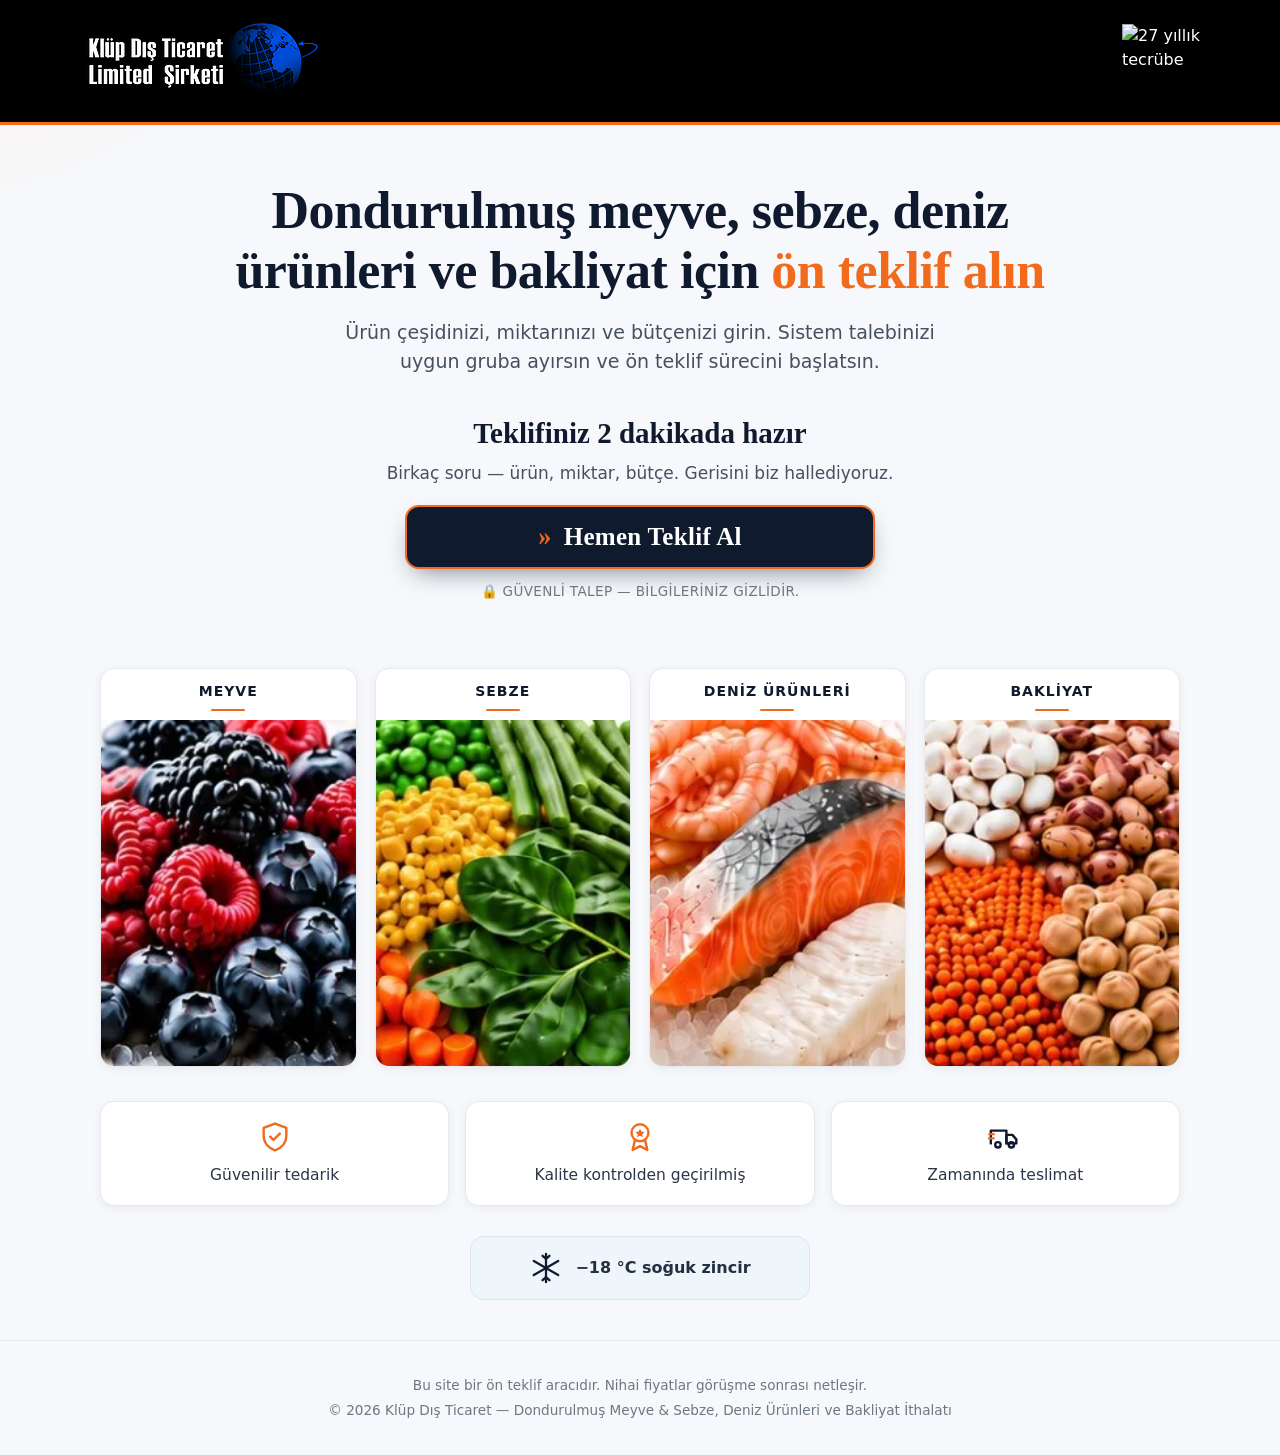
==== index.html @ 0d83f18a "Ana sayfa: ust bar derinlestirildi, logo ve 27 yil armasi ayni oranda buyutuldu Bar: Dikey ic bosluk" ====
<!DOCTYPE html>
<html lang="tr">
<head>
  <meta charset="UTF-8" />
  <meta name="viewport" content="width=device-width, initial-scale=1.0" />
  <title>Dondurulmuş Meyve & Sebze İthalatı — Ön Teklif Al</title>
  <meta name="description" content="Dondurulmuş meyve ve sebze ithalatı için hızlı ön teklif. Toptan tedarik, kalite kontrol, soğuk zincir, zamanında teslimat." />
  <link rel="icon" href="data:image/svg+xml,<svg xmlns='http://www.w3.org/2000/svg' viewBox='0 0 100 100'><text y='.9em' font-size='90'>🍓</text></svg>" />
  <link rel="stylesheet" href="css/styles.css?v=49" />
  <!-- Görsel artık ilk ekranın tamamı değil, yalnızca ürün kartlarının fotoğrafı.
       Başlık metni hemen çizildiği için en yüksek öncelik gerekmiyor. -->
  <link rel="preload" as="image" href="assets/anasayfa.webp?v=1" type="image/webp" />
  <link rel="preconnect" href="https://cdn.jsdelivr.net" crossorigin />
</head>
<body>

  <!-- ===================== ANA SAYFA ===================== -->
  <header class="lp" id="hero">

    <div class="lp-top">
      <div class="lp-top__in">
        <!-- Şirketin kendi logosu (klupdisticaret.com). Firma adını zaten
             içerdiği için ayrıca yazıyla tekrarlanmıyor. -->
        <img class="lp-top__logo" src="assets/logo.png?v=1"
             width="246" height="80" alt="Klüp Dış Ticaret Limited Şirketi" />
        <!-- Şirketin kendi "27 Yıllık Tecrübe" arması (klupdisticaret.com).
             Kaynak 1163x1091 / 1,17 MB idi; 171x160 WebP'ye indirildi. -->
        <img class="lp-top__badge" src="assets/27yil.webp?v=1"
             width="171" height="160" alt="27 yıllık tecrübe" />
      </div>
    </div>

    <div class="lp-hero">
      <h1>Dondurulmuş meyve, sebze, deniz ürünleri ve bakliyat için <em>ön teklif alın</em></h1>
      <p class="lp-hero__lead">
        Ürün çeşidinizi, miktarınızı ve bütçenizi girin. Sistem talebinizi uygun gruba
        ayırsın ve ön teklif sürecini başlatsın.
      </p>

      <h2 class="lp-hero__kicker">Teklifiniz 2 dakikada hazır</h2>
      <p class="lp-hero__note">Birkaç soru — ürün, miktar, bütçe. Gerisini biz hallediyoruz.</p>

      <button class="lp-cta" id="startBtn" type="button">
        <span class="lp-cta__chev" aria-hidden="true">»</span>
        Hemen Teklif Al
      </button>
      <p class="lp-safe">🔒 GÜVENLİ TALEP — BİLGİLERİNİZ GİZLİDİR.</p>
    </div>

    <ul class="lp-cats">
      <li class="lp-cat lp-cat--meyve">
        <span class="lp-cat__label">MEYVE</span>
        <div class="lp-cat__pic" role="img" aria-label="Dondurulmuş çilek, böğürtlen, ahududu ve yaban mersini"></div>
      </li>
      <li class="lp-cat lp-cat--sebze">
        <span class="lp-cat__label">SEBZE</span>
        <div class="lp-cat__pic" role="img" aria-label="Dondurulmuş bezelye, taze fasulye, mısır ve ıspanak"></div>
      </li>
      <li class="lp-cat lp-cat--deniz">
        <span class="lp-cat__label">DENİZ ÜRÜNLERİ</span>
        <div class="lp-cat__pic" role="img" aria-label="Dondurulmuş karides, somon ve beyaz balık filetosu"></div>
      </li>
      <li class="lp-cat lp-cat--bakliyat">
        <span class="lp-cat__label">BAKLİYAT</span>
        <div class="lp-cat__pic" role="img" aria-label="Nohut, fasulye ve kırmızı mercimek"></div>
      </li>
    </ul>

    <ul class="lp-trust">
      <li>
        <svg viewBox="0 0 24 24" fill="none" stroke="#F26A1B" stroke-width="1.7" stroke-linecap="round" stroke-linejoin="round" aria-hidden="true">
          <path d="M12 2.5 4 5.6v5.6c0 4.7 3.3 8.6 8 10.3 4.7-1.7 8-5.6 8-10.3V5.6z"/>
          <path d="m8.6 11.8 2.3 2.3 4.5-4.5"/>
        </svg>
        Güvenilir tedarik
      </li>
      <li>
        <svg viewBox="0 0 24 24" fill="none" stroke="#F26A1B" stroke-width="1.7" stroke-linecap="round" stroke-linejoin="round" aria-hidden="true">
          <circle cx="12" cy="9" r="6"/>
          <path d="m8.4 14.2-1.6 7 5.2-2.8 5.2 2.8-1.6-7"/>
          <path d="m12 6.2 1 2 2.2.3-1.6 1.5.4 2.2-2-1-2 1 .4-2.2L8.8 8.5l2.2-.3z" fill="#F26A1B" stroke="none"/>
        </svg>
        Kalite kontrolden geçirilmiş
      </li>
      <li>
        <svg viewBox="0 0 24 24" fill="none" stroke="#101a2e" stroke-width="1.7" stroke-linecap="round" stroke-linejoin="round" aria-hidden="true">
          <path d="M2 16.5V7.5h11v9"/>
          <path d="M13 10.5h4.2l2.8 3.2v2.8H13z"/>
          <circle cx="7" cy="17.5" r="1.9"/>
          <circle cx="16.5" cy="17.5" r="1.9"/>
          <path d="M1 10h3M0 13h4" stroke="#F26A1B"/>
        </svg>
        Zamanında teslimat
      </li>
    </ul>

    <ul class="lp-badges">
      <li>
        <svg viewBox="0 0 24 24" fill="none" stroke="#101a2e" stroke-width="1.6" stroke-linecap="round" aria-hidden="true">
          <path d="M12 2v20M3.4 7l17.2 10M20.6 7 3.4 17"/>
          <path d="M12 5.6 9.6 3.4M12 5.6l2.4-2.2M12 18.4l-2.4 2.2M12 18.4l2.4 2.2"/>
        </svg>
        <span>−18&nbsp;°C soğuk zincir</span>
      </li>
    </ul>

  </header>

  <!-- Erken tıklama yakalayıcı: funnel.js yüklenmeden basılırsa tıklama kaybolmasın -->
  <script>
    (function () {
      var btn = document.getElementById("startBtn");
      var pending = false;
      btn.addEventListener("click", function () { pending = true; });
      document.addEventListener("DOMContentLoaded", function () {
        if (pending) btn.click();   // asıl işleyici artık bağlı, tıklamayı tekrarla
      });
    })();
  </script>

  <!-- ===================== FUNNEL ===================== -->
  <main class="funnel" id="funnel" hidden>
    <div class="funnel__bar">
      <div class="funnel__progress" id="progress"></div>
    </div>
    <div class="funnel__stepwrap">
      <div class="funnel__stepinfo">
        <span id="stepCounter">Adım 1</span>
        <button class="link-back" id="backBtn" hidden>← Geri</button>
      </div>
      <div id="stepContent"><!-- adımlar JS ile basılır --></div>
    </div>
  </main>

  <footer class="site-footer">
    <p class="muted">Bu site bir ön teklif aracıdır. Nihai fiyatlar görüşme sonrası netleşir.</p>
    <p>© <span id="year"></span> Klüp Dış Ticaret — Dondurulmuş Meyve & Sebze, Deniz Ürünleri ve Bakliyat İthalatı</p>
  </footer>

  <!-- Supabase (merkezi lead kaydı için) -->
  <script defer src="https://cdn.jsdelivr.net/npm/@supabase/supabase-js@2"></script>

  <!-- Uygulama dosyaları (defer: sıra korunur, sayfa çizimini bloklamaz) -->
  <script defer src="js/config.js?v=20"></script>
  <script defer src="js/supabase.js?v=26"></script>
  <script defer src="js/track.js?v=3"></script>
  <script defer src="js/products.js?v=27"></script>
  <script defer src="js/scoring.js?v=31"></script>
  <script defer src="js/proposal.js?v=21"></script>
  <script defer src="js/funnel.js?v=43"></script>
</body>
</html>
---- css/styles.css ----
/* ============================================================
   Dondurulmuş Meyve & Sebze İthalatı — Funnel
   Tema: aydınlık zemin + turuncu vurgu (mobil öncelikli)
   ============================================================ */

:root {
  --orange: #F26A1B;
  --orange-dark: #d4540c;
  --orange-soft: #fff4eb;
  --ink: #1f2733;
  --muted: #6e7780;
  --line: #e7e9ee;
  --bg: #f6f8fb;
  --card: #ffffff;
  --ice: #eef5fb;
  --ok: #1aa564;
  --radius: 16px;
  --shadow: 0 8px 30px rgba(20, 30, 50, 0.08);
  --shadow-sm: 0 2px 10px rgba(20, 30, 50, 0.06);
}

* { box-sizing: border-box; }
html, body { margin: 0; padding: 0; }
body {
  font-family: "Segoe UI", system-ui, -apple-system, Roboto, Arial, sans-serif;
  color: var(--ink);
  background:
    radial-gradient(900px 400px at 100% -10%, #e9f2fb 0%, transparent 60%),
    radial-gradient(700px 400px at -10% 0%, #fff1e8 0%, transparent 55%),
    var(--bg);
  line-height: 1.55;
  -webkit-font-smoothing: antialiased;
}

.accent { color: var(--orange); }
.muted { color: var(--muted); }

/* ---------------- HERO ---------------- */
.hero {
  min-height: 100vh;
  display: flex;
  align-items: center;
  justify-content: center;
  padding: 40px 20px;
}
.hero__inner {
  max-width: 680px;
  text-align: center;
  background: rgba(255,255,255,0.7);
  backdrop-filter: blur(4px);
  border: 1px solid var(--line);
  border-radius: 24px;
  padding: 40px 28px;
  box-shadow: var(--shadow);
}
.hero__eyebrow {
  color: var(--orange);
  font-weight: 700;
  letter-spacing: .5px;
  margin: 0 0 10px;
  text-transform: uppercase;
  font-size: .8rem;
}
.hero__title {
  font-size: clamp(1.8rem, 6vw, 2.8rem);
  line-height: 1.15;
  margin: 0 0 14px;
  font-weight: 800;
}
.hero__sub {
  color: var(--muted);
  font-size: 1.05rem;
  margin: 0 auto 24px;
  max-width: 520px;
}
.hero__photo {
  display: block;
  width: 100%;
  max-width: 640px;
  margin: 0 auto 24px;
  border-radius: 16px;
  box-shadow: var(--shadow);
  border: 4px solid #fff;
}
.badges {
  display: flex;
  flex-wrap: wrap;
  gap: 8px;
  justify-content: center;
  margin-bottom: 28px;
}
.badge {
  display: inline-flex;
  align-items: center;
  gap: 6px;
  background: var(--orange-soft);
  color: var(--orange-dark);
  border: 1px solid #ffd9bf;
  padding: 7px 12px;
  border-radius: 999px;
  font-size: .82rem;
  font-weight: 600;
}
.hero__note { color: #9aa2ab; font-size: 1rem; font-weight: 500; margin: 16px 0 0; }

/* ---------------- BUTTONS ---------------- */
.btn {
  display: inline-flex;
  align-items: center;
  justify-content: center;
  gap: 8px;
  border: none;
  border-radius: 12px;
  padding: 14px 22px;
  font-size: 1rem;
  font-weight: 700;
  cursor: pointer;
  text-decoration: none;
  transition: transform .12s ease, box-shadow .12s ease, background .15s ease;
}
.btn:active { transform: translateY(1px); }
.btn--cta {
  background: var(--orange);
  color: #111;
  font-size: 1.15rem;
  padding: 16px 34px;
  box-shadow: 0 10px 24px rgba(242,106,27,.35);
  justify-content: center;
  min-width: 260px;
}
.btn--cta:hover { background: var(--orange-dark); }
/* Yazı tam ortada; el mutlak konumla yazının SOLUNDA (merkezi bozmaz) */
.cta-txt { position: relative; }
.cta-ico {
  position: absolute;
  right: 100%;
  top: 50%;
  margin-right: 8px;
  transform: translateY(-50%) scaleX(0.68);
  transform-origin: right center;
  font-size: 2.6rem;
  line-height: 1;
  filter: contrast(1.3) saturate(1.1) drop-shadow(0 1px 1px rgba(0,0,0,.4));
}
.btn--next {
  background: var(--orange);
  color: #fff;
  margin-top: 22px;
  width: 100%;
}
.btn--next:hover { background: var(--orange-dark); }
.btn--next:disabled { background: #f3b48c; cursor: not-allowed; }

.btn--wa   { background: #25D366; color: #fff; }
.btn--cal  { background: var(--ink); color: #fff; margin-top: 14px; }
.btn--wa:hover { filter: brightness(1.05); }
/* Yazı yeşilin tam ortasında (gerekirse 2 satır); logo butonun solunda (mutlak) */
.wa-txt { display: inline-block; max-width: calc(100% - 104px); line-height: 1.25; }
.wa-ico {
  position: absolute;
  left: 20px;
  top: 50%;
  transform: translateY(-50%);
  width: 32px;
  height: 32px;
}

/* ---------------- ANA SAYFA ----------------
   Eskiden burada tek parça poster görseli + üstüne konumlandırılmış saydam
   buton vardı. Görselin ölçeği kaydığında buton da kayıyordu ve buton
   görünmediği için nereye basılacağı belli olmuyordu. Artık her şey gerçek
   metin ve gerçek <button>: kayma yok, klavye/ekran okuyucu çalışıyor.
   Ürün fotoğrafları hâlâ posterden geliyor, CSS ile kırpılarak. */

.lp { --pane: 1120px; }

/* --- üst bar --- */
/* Zemin saf siyah: logonun kendi arka planı da #000, böylece logo dikdörtgeni
   barın içinde belli olmuyor, tek parça görünüyor. */
.lp-top {
  background: #000;
  color: #fff;
  padding: 20px 20px 22px;   /* bar aşağı doğru biraz daha derin */
  border-bottom: 3px solid var(--orange);
}
.lp-top__in {
  max-width: var(--pane);
  margin: 0 auto;
  display: flex;
  align-items: center;
  gap: 14px;
  flex-wrap: wrap;          /* dar ekranda rozet alt satıra insin, taşmasın */
}
/* Şirketin "27 Yıllık Tecrübe" arması: sayfanın en üstünde, girer girmez
   görünsün. Armanın iç dolgusu koyu lacivert, dış çerçevesi altın; siyah
   zeminde çerçeve ve "27" okunuyor, dolgu barla kaynaşıyor. */
.lp-top__badge {
  margin-left: auto;
  display: block;
  height: clamp(59px, 11.8vw, 73px);   /* logoyla ayni oranda buyutuldu */
  width: auto;
  flex: none;
}
.lp-top__logo {
  display: block;
  /* Ust sinir 80px = logonun dogal yuksekligi. Kaynak dosya 246x80 ve
     sitede daha buyugu yok; 80'i asarsak buyutme olur ve bulaniklasir. */
  height: clamp(65px, 13.8vw, 80px);
  width: auto;
  flex: none;
}

/* --- başlık alanı --- */
.lp-hero {
  max-width: var(--pane);
  margin: 0 auto;
  padding: clamp(28px, 6vw, 56px) 20px clamp(20px, 4vw, 32px);
  text-align: center;
}
.lp-hero h1 {
  font-family: Georgia, "Times New Roman", serif;
  font-weight: 700;
  font-size: clamp(29px, 6.4vw, 52px);
  line-height: 1.16;
  letter-spacing: -.5px;
  color: #101a2e;
  margin: 0 0 16px;
  text-wrap: balance;
}
.lp-hero h1 em { font-style: normal; color: var(--orange); }
.lp-hero__lead {
  max-width: 620px;
  margin: 0 auto;
  font-size: clamp(16px, 2.4vw, 19px);
  color: #46505e;
}
/* butonun hemen üstündeki son itki */
.lp-hero__kicker {
  font-family: Georgia, "Times New Roman", serif;
  font-size: clamp(20px, 3.4vw, 29px);
  color: #101a2e;
  margin: clamp(22px, 4vw, 34px) 0 5px;
}
.lp-hero__note {
  margin: 0;
  font-size: clamp(14.5px, 2.1vw, 17px);
  color: #46505e;
}

/* --- ana buton --- */
.lp-cta {
  display: inline-flex;
  align-items: center;
  justify-content: center;
  gap: 12px;
  width: 100%;
  max-width: 470px;
  min-height: 62px;
  margin: 18px auto 12px;
  padding: 16px 30px;
  border: 2px solid var(--orange);
  border-radius: 14px;
  background: #101a2e;
  color: #fff;
  font-family: Georgia, "Times New Roman", serif;
  font-size: clamp(19px, 3.4vw, 25px);
  font-weight: 700;
  letter-spacing: .3px;
  cursor: pointer;
  box-shadow: 0 10px 26px -10px rgba(16,26,46,.6);
  transition: background .18s ease, transform .12s ease, box-shadow .18s ease;
  -webkit-tap-highlight-color: transparent;
}
.lp-cta:hover { background: #17233c; box-shadow: 0 14px 32px -10px rgba(242,106,27,.55); }
.lp-cta:active { transform: translateY(1px); }
.lp-cta:focus-visible { outline: 3px solid var(--orange); outline-offset: 3px; }
.lp-cta__chev { color: var(--orange); font-size: 1.05em; line-height: 1; }
/* "Buraya bas" işareti: butondan dışarı doğru açılıp sönen turuncu halka.
   Buton zaten turuncu çerçeveli olduğu için sabit halka fark edilmiyordu;
   bu yüzden halka dışarı genişleyerek hareketle dikkat çekiyor. */
@media (prefers-reduced-motion: no-preference) {
  .lp-cta { animation: lpPulse 1.8s ease-out .8s 3; }
  @keyframes lpPulse {
    0%   { box-shadow: 0 0 0 0    rgba(242,106,27,.85), 0 10px 26px -10px rgba(16,26,46,.6); }
    65%  { box-shadow: 0 0 0 16px rgba(242,106,27,0),   0 10px 26px -10px rgba(16,26,46,.6); }
    100% { box-shadow: 0 0 0 0    rgba(242,106,27,0),   0 10px 26px -10px rgba(16,26,46,.6); }
  }
}
.lp-safe {
  font-size: 13.5px;
  color: var(--muted);
  letter-spacing: .4px;
  margin: 0;
}

/* --- ürün kartları --- */
.lp-cats {
  max-width: var(--pane);
  margin: 0 auto;
  padding: clamp(18px, 4vw, 34px) 20px;
  display: grid;
  grid-template-columns: repeat(4, 1fr);
  gap: clamp(10px, 1.6vw, 18px);
  list-style: none;
}
.lp-cat {
  background: var(--card);
  border: 1px solid var(--line);
  border-radius: 14px;
  box-shadow: var(--shadow-sm);
  overflow: hidden;
  text-align: center;
}
.lp-cat__label {
  display: block;
  padding: 12px 6px 9px;
  font-size: clamp(11.5px, 1.5vw, 14px);
  font-weight: 700;
  letter-spacing: 1px;
  color: #101a2e;
}
.lp-cat__label::after {
  content: "";
  display: block;
  width: 34px; height: 2px;
  margin: 7px auto 0;
  background: var(--orange);
  border-radius: 2px;
}
/* Posterden kırpma (881x1664). Kaynak pencere: 195x265, y=830.
   Değerler posterin pikselleri taranarak ölçüldü, tahmin değil. */
.lp-cat__pic {
  aspect-ratio: 195 / 265;
  background-image: url("../assets/anasayfa.webp?v=1");
  background-repeat: no-repeat;
  background-size: 451.795% 627.925%;
  background-position-y: 59.328%;
}
.lp-cat--meyve    .lp-cat__pic { background-position-x: 2.332%; }
.lp-cat--sebze    .lp-cat__pic { background-position-x: 33.382%; }
.lp-cat--deniz    .lp-cat__pic { background-position-x: 65.015%; }
.lp-cat--bakliyat .lp-cat__pic { background-position-x: 96.939%; }

/* --- güven şeridi --- */
.lp-trust {
  max-width: var(--pane);
  margin: 0 auto;
  padding: 0 20px clamp(20px, 4vw, 30px);
  display: grid;
  grid-template-columns: repeat(3, 1fr);
  gap: clamp(10px, 1.6vw, 16px);
  list-style: none;
}
.lp-trust li {
  display: flex;
  flex-direction: column;
  align-items: center;
  gap: 9px;
  padding: 18px 12px;
  background: var(--card);
  border: 1px solid var(--line);
  border-radius: 14px;
  box-shadow: var(--shadow-sm);
  font-size: clamp(13px, 1.8vw, 15.5px);
  text-align: center;
  color: #2b3646;
}
.lp-trust svg { width: 34px; height: 34px; flex: none; }

/* --- rozetler --- */
/* 27 yıl rozeti üst bara taşındıktan sonra burada tek madde kaldı */
.lp-badges {
  max-width: 380px;
  margin: 0 auto;
  padding: 0 20px clamp(24px, 5vw, 40px);
  display: grid;
  grid-template-columns: 1fr;
  gap: clamp(10px, 1.6vw, 16px);
  list-style: none;
}
.lp-badges li {
  display: flex;
  align-items: center;
  justify-content: center;
  gap: 12px;
  padding: 14px 16px;
  background: var(--ice);
  border: 1px solid #dbe7f2;
  border-radius: 14px;
  font-size: clamp(13.5px, 1.9vw, 16px);
  font-weight: 600;
  color: #23303f;
  text-align: left;
}
.lp-badges svg { width: 34px; height: 34px; flex: none; }

/* --- mobil --- */
@media (max-width: 640px) {
  .lp-cats   { grid-template-columns: repeat(2, 1fr); }
  .lp-trust  { grid-template-columns: 1fr; }
  .lp-trust li { flex-direction: row; text-align: left; padding: 14px 16px; }
}

/* ---------------- FUNNEL ---------------- */
.funnel {
  max-width: 680px;
  margin: 0 auto;
  padding: 28px 18px 60px;
  min-height: 100vh;
}
.funnel__bar {
  height: 8px;
  background: var(--line);
  border-radius: 999px;
  overflow: hidden;
  margin-bottom: 18px;
}
.funnel__progress {
  height: 100%;
  width: 0;
  background: linear-gradient(90deg, var(--orange), #ff8a3d);
  transition: width .35s ease;
}
.funnel__stepwrap {
  background: var(--card);
  border: 1px solid var(--line);
  border-radius: var(--radius);
  box-shadow: var(--shadow);
  padding: 26px 22px;
}
.funnel__stepinfo {
  display: flex;
  justify-content: space-between;
  align-items: center;
  font-size: .82rem;
  color: var(--muted);
  margin-bottom: 14px;
}
.link-back {
  background: var(--orange-soft);
  border: 2px solid #ffd0ac;
  color: #111;
  cursor: pointer;
  font-weight: 700;
  font-size: 1rem;
  padding: 10px 18px;
  border-radius: 10px;
  min-height: 44px;
}
.link-back:hover { background: #ffe6d3; }

.step__q { font-size: 1.35rem; margin: 0 0 6px; font-weight: 800; }
.step__hint { color: var(--muted); margin: 0 0 18px; font-size: .92rem; }

/* kart seçim */
.choice-grid { display: grid; grid-template-columns: 1fr; gap: 10px; }
@media (min-width: 520px) {
  .choice-grid { grid-template-columns: 1fr 1fr; }
  .choice-grid--3 { grid-template-columns: 1fr 1fr 1fr; }
}
.choice {
  text-align: left;
  background: #fff;
  border: 2px solid var(--line);
  border-radius: 12px;
  padding: 16px 18px;
  font-size: 1rem;
  font-weight: 600;
  color: var(--ink);
  cursor: pointer;
  transition: border-color .12s, background .12s, transform .08s;
}
.choice:hover { border-color: #ffc59e; }
.choice.is-active { border-color: var(--orange); background: var(--orange-soft); }
.choice--big { text-align: center; padding: 26px 18px; font-size: 1.1rem; }

/* otomatik öneri / chip */
.autocomplete { position: relative; }
.text-input {
  width: 100%;
  padding: 13px 14px;
  border: 2px solid var(--line);
  border-radius: 12px;
  font-size: 1rem;
  color: var(--ink);
  background: #fff;
}
.text-input:focus { outline: none; border-color: var(--orange); }
.suggestions {
  display: flex;
  flex-wrap: wrap;
  gap: 8px;
  margin-top: 10px;
}
.suggestion {
  background: var(--ice);
  border: 1px solid #d7e6f3;
  color: #1d4e74;
  border-radius: 999px;
  padding: 7px 14px;
  cursor: pointer;
  font-size: .9rem;
  font-weight: 600;
}
.suggestion:hover { background: #dceaf6; }
.add-other { display: flex; gap: 8px; margin-top: 16px; }
.add-other .text-input { flex: 1; }
.btn--add { background: var(--ink); color: #fff; padding: 0 20px; white-space: nowrap; }
.btn--add:hover { filter: brightness(1.1); }
.chips { display: flex; flex-wrap: wrap; gap: 8px; margin-top: 14px; }
.chip {
  display: inline-flex;
  align-items: center;
  gap: 8px;
  background: var(--orange-soft);
  border: 1px solid #ffd0ac;
  color: var(--orange-dark);
  border-radius: 999px;
  padding: 6px 8px 6px 14px;
  font-weight: 600;
  font-size: .9rem;
}
.chip button {
  background: #ffd0ac; border: none; color: var(--orange-dark);
  width: 20px; height: 20px; border-radius: 50%; cursor: pointer; line-height: 1;
}

/* form */
.form-grid { display: grid; grid-template-columns: 1fr; gap: 14px; }
@media (min-width: 520px) { .form-grid { grid-template-columns: 1fr 1fr; } }
.form-grid label {
  display: flex; flex-direction: column; gap: 6px;
  font-size: .85rem; font-weight: 600; color: var(--muted);
}
.form-grid label.bold { font-size: .95rem; font-weight: 800; color: var(--ink); }
.form-grid label.full { grid-column: 1 / -1; }
.form-grid input { font-weight: 400; }
.form-err { color: #c0392b; font-size: .88rem; margin-top: 12px; }

/* ---------------- PROPOSAL ---------------- */
.proposal__head {
  display: flex; justify-content: space-between; align-items: flex-start; gap: 12px;
  margin-bottom: 18px;
}
.proposal__head h2 { margin: 0 0 2px; font-size: 1.4rem; }
.lead-badge {
  padding: 6px 14px; border-radius: 999px; font-weight: 700; font-size: .82rem;
  text-align: center;
}
.lead-vip    { background: #fdeacc; color: #8a5a00; border: 1px solid #f3c879; }
.lead-hot    { background: #ffe0d6; color: #b23a14; border: 1px solid #ffb59c; }
.lead-follow { background: #e3f0ff; color: #1d5fb0; border: 1px solid #b9d6ff; }
.lead-low    { background: #eef0f2; color: #5b6470; border: 1px solid #dadee3; }

.proposal__grid {
  display: grid; grid-template-columns: 1fr; gap: 12px;
  background: var(--ice);
  border: 1px solid #dbe8f3;
  border-radius: 12px;
  padding: 16px;
  margin-bottom: 16px;
}
@media (min-width: 520px) { .proposal__grid { grid-template-columns: 1fr 1fr; } }
.proposal__grid > div { display: flex; flex-direction: column; }
.proposal__grid span { font-size: .76rem; color: var(--muted); text-transform: uppercase; letter-spacing: .3px; }
.proposal__grid b { font-size: 1rem; }
.proposal__grid .price { grid-column: 1 / -1; background: #fff; border-radius: 10px; padding: 12px; border: 1px dashed var(--orange); }
.proposal__grid .price b { color: var(--orange-dark); font-size: 1.1rem; }

.proposal__notes { list-style: none; padding: 0; margin: 0 0 16px; display: grid; gap: 8px; }
.proposal__notes li { background: #fff; border: 1px solid var(--line); border-radius: 10px; padding: 10px 12px; font-size: .92rem; }

.disclaimer {
  background: var(--orange-soft);
  border: 1px solid #ffd0ac;
  border-radius: 10px;
  padding: 12px 14px;
  font-size: .85rem;
  color: #8a4a1f;
  margin-bottom: 20px;
}

/* Gruba göre ekran mesajı (yeşil kutu — fiyatın yerine) */
.info-box {
  background: #e9f9f0; border: 1px solid #b9e8cd; color: #15603c;
  border-radius: 12px; padding: 16px 18px; font-weight: 600;
  font-size: .98rem; line-height: 1.5; margin-bottom: 18px;
}

.actions { display: grid; grid-template-columns: 1fr; gap: 10px; }
.actions--single { grid-template-columns: 1fr; }
.btn--wa { position: relative; font-size: 1.05rem; padding: 16px 22px; text-align: center; }

/* meeting */
.meeting, .meeting-note { margin-top: 22px; }
.meeting { border-top: 1px dashed var(--line); padding-top: 20px; }
.meeting h3 { margin: 0 0 4px; }
.meeting-note {
  background: #e9f9f0; border: 1px solid #b9e8cd; color: #15603c;
  border-radius: 12px; padding: 16px; font-weight: 600; text-align: center;
}
.slots { display: grid; grid-template-columns: 1fr 1fr; gap: 10px; margin-top: 16px; }
@media (min-width: 520px) { .slots { grid-template-columns: repeat(3, 1fr); } }
.slot {
  background: #fff; border: 2px solid var(--line); border-radius: 12px;
  padding: 18px 14px; font-weight: 700; font-size: 1.1rem; cursor: pointer; color: var(--ink);
}
.slot:hover { border-color: #ffc59e; }
.slot.is-active { border-color: var(--orange); background: var(--orange-soft); color: var(--orange-dark); }

/* Görüşme takvimi (gömülü) */
.cal { border: 2px solid var(--line); border-radius: 14px; padding: 12px; margin-top: 16px; background: #fff; }
.cal__head { display: flex; align-items: center; justify-content: space-between; margin-bottom: 10px; }
.cal__title { font-weight: 800; font-size: 1.05rem; color: var(--ink); }
.cal__nav {
  width: 38px; height: 38px; border-radius: 10px; border: 2px solid var(--line);
  background: #fff; cursor: pointer; font-size: 1.3rem; line-height: 1; color: var(--ink);
}
.cal__nav:hover { border-color: var(--orange); }
.cal__nav.is-off { opacity: .35; cursor: not-allowed; }
.cal__grid { display: grid; grid-template-columns: repeat(7, 1fr); gap: 6px; }
.cal__dow span { text-align: center; font-size: .72rem; font-weight: 700; color: var(--muted); padding: 2px 0; }
.cal__days { margin-top: 6px; }
.cal__day {
  aspect-ratio: 1 / 1; border: 1px solid var(--line); border-radius: 10px; background: #fff;
  cursor: pointer; font-weight: 700; font-size: .95rem; color: var(--ink);
  display: flex; align-items: center; justify-content: center;
}
.cal__day:hover { border-color: var(--orange); background: var(--orange-soft); }
.cal__day.is-sel { background: var(--orange); border-color: var(--orange); color: #fff; }
.cal__day.is-off { opacity: .3; cursor: not-allowed; background: #f4f5f7; border-color: var(--line); }
.cal__day.is-off:hover { background: #f4f5f7; border-color: var(--line); }
.cal__day.is-full { background:#f7e4e4; border-color:#eecccc; color:#b23636; opacity:.6; cursor:not-allowed; }
.cal__day.is-full:hover { background:#f7e4e4; border-color:#eecccc; }

/* ---------------- FOOTER ---------------- */
.site-footer {
  text-align: center;
  padding: 30px 20px;
  color: var(--muted);
  font-size: .85rem;
  border-top: 1px solid var(--line);
}
.site-footer p { margin: 4px 0; }

/* shake (validasyon uyarısı) */
.shake { animation: shake .35s; }
@keyframes shake {
  0%,100% { transform: translateX(0); }
  25% { transform: translateX(-6px); }
  75% { transform: translateX(6px); }
}

/* ---------------- MOBİL (Aa.txt madde 16) ---------------- */
@media (max-width: 560px) {
  /* Sayfa biraz yukarı, mobil uygulama hissi; içerik alta taşmasın */
  .hero {
    min-height: auto;
    align-items: flex-start;
    padding: 18px 14px 32px;
  }
  .hero__inner { padding: 24px 18px; border-radius: 20px; }
  .hero__title { font-size: 1.7rem; }
  /* Anasayfadaki meyve fotoğrafı biraz büyütülsün */
  .hero__photo { max-width: 100%; margin-bottom: 20px; }

  .funnel { min-height: auto; padding: 16px 14px 48px; }
  /* Tonaj/bütçe gibi soruların üstüne biraz nefes payı */
  .step__q { margin-top: 8px; }
  .btn--cta { width: 100%; }
}
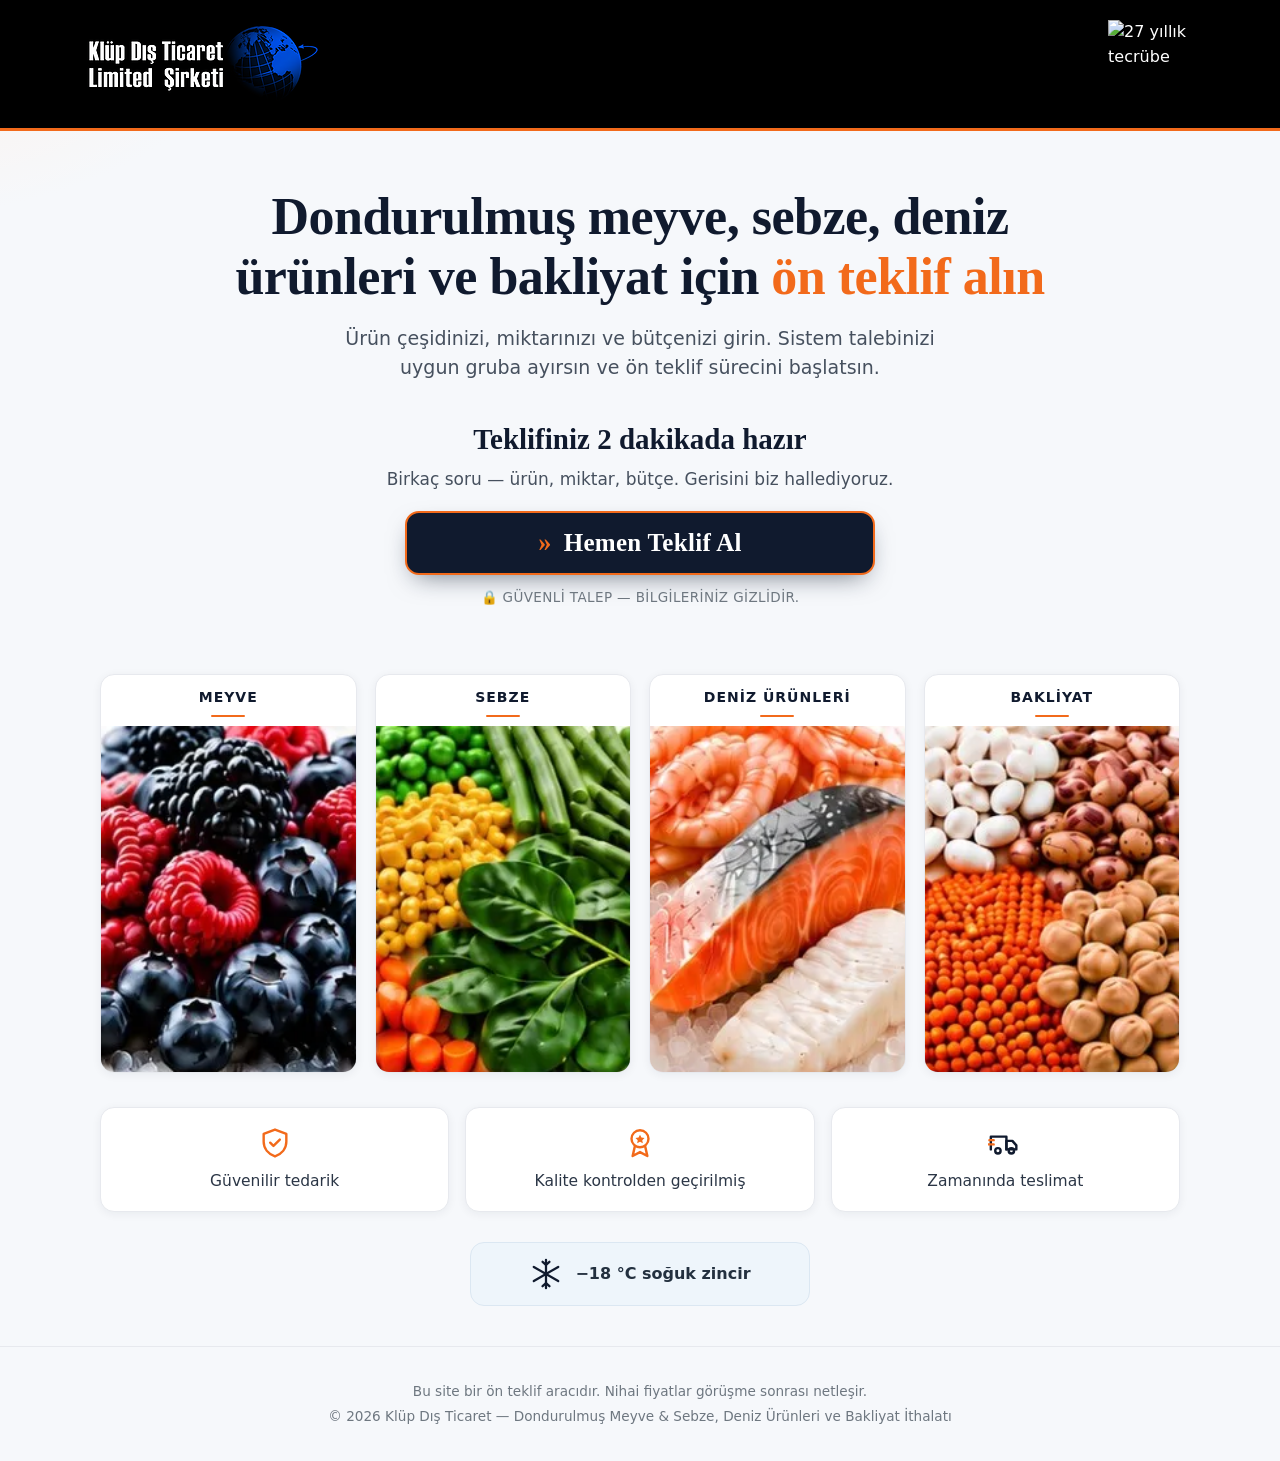
==== commit 585806ca: "Ana sayfa: 27 yil armasi buyutuldu + dar telefonlarda satir tasmasi giderildi Arma buyutuldu: clamp(" ====
--- a/index.html
+++ b/index.html
@@ -6,7 +6,7 @@
   <title>Dondurulmuş Meyve & Sebze İthalatı — Ön Teklif Al</title>
   <meta name="description" content="Dondurulmuş meyve ve sebze ithalatı için hızlı ön teklif. Toptan tedarik, kalite kontrol, soğuk zincir, zamanında teslimat." />
   <link rel="icon" href="data:image/svg+xml,<svg xmlns='http://www.w3.org/2000/svg' viewBox='0 0 100 100'><text y='.9em' font-size='90'>🍓</text></svg>" />
-  <link rel="stylesheet" href="css/styles.css?v=49" />
+  <link rel="stylesheet" href="css/styles.css?v=51" />
   <!-- Görsel artık ilk ekranın tamamı değil, yalnızca ürün kartlarının fotoğrafı.
        Başlık metni hemen çizildiği için en yüksek öncelik gerekmiyor. -->
   <link rel="preload" as="image" href="assets/anasayfa.webp?v=1" type="image/webp" />
--- a/css/styles.css
+++ b/css/styles.css
@@ -197,7 +197,9 @@
 .lp-top__badge {
   margin-left: auto;
   display: block;
-  height: clamp(59px, 11.8vw, 73px);   /* logoyla ayni oranda buyutuldu */
+  /* Kaynak 171x160 oldugu icin buyutme payi bol; ust sinir 86px'de tutuluyor.
+     Alt sinir 64px: 320px'lik dar telefonlarda logoyla yan yana sigmasi icin. */
+  height: clamp(64px, 14vw, 86px);
   width: auto;
   flex: none;
 }
@@ -401,6 +403,13 @@
   .lp-trust li { flex-direction: row; text-align: left; padding: 14px 16px; }
 }
 
+/* Çok dar telefonlar (<=360px): logo + arma + aradaki 14px boşluk bara
+   sığmayıp arma alt satıra düşüyordu. İkisini birlikte küçültüyoruz. */
+@media (max-width: 360px) {
+  .lp-top__logo  { height: 52px; }
+  .lp-top__badge { height: 50px; }
+}
+
 /* ---------------- FUNNEL ---------------- */
 .funnel {
   max-width: 680px;
